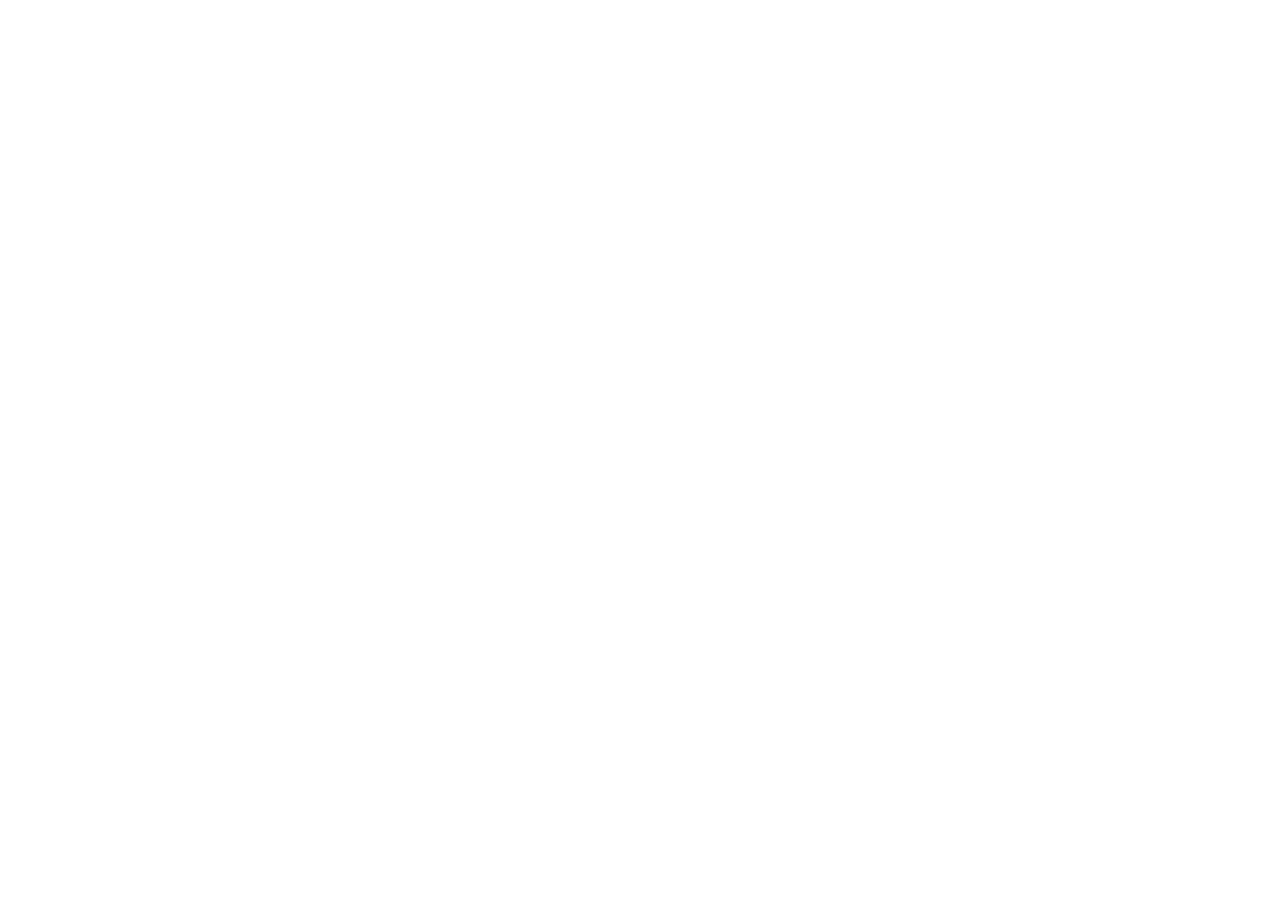
==== index.html @ 3d124484 "first commit" ====
<!DOCTYPE html>
<html lang="ko">
  <head>
    <meta charset="UTF-8" />
    <meta http-equiv="X-UA-Compatible" content="IE=edge" />
    <meta name="viewport" content="width=device-width, initial-scale=1.0" />
    <title>sam's shoes</title>
  </head>
  <body></body>
</html>
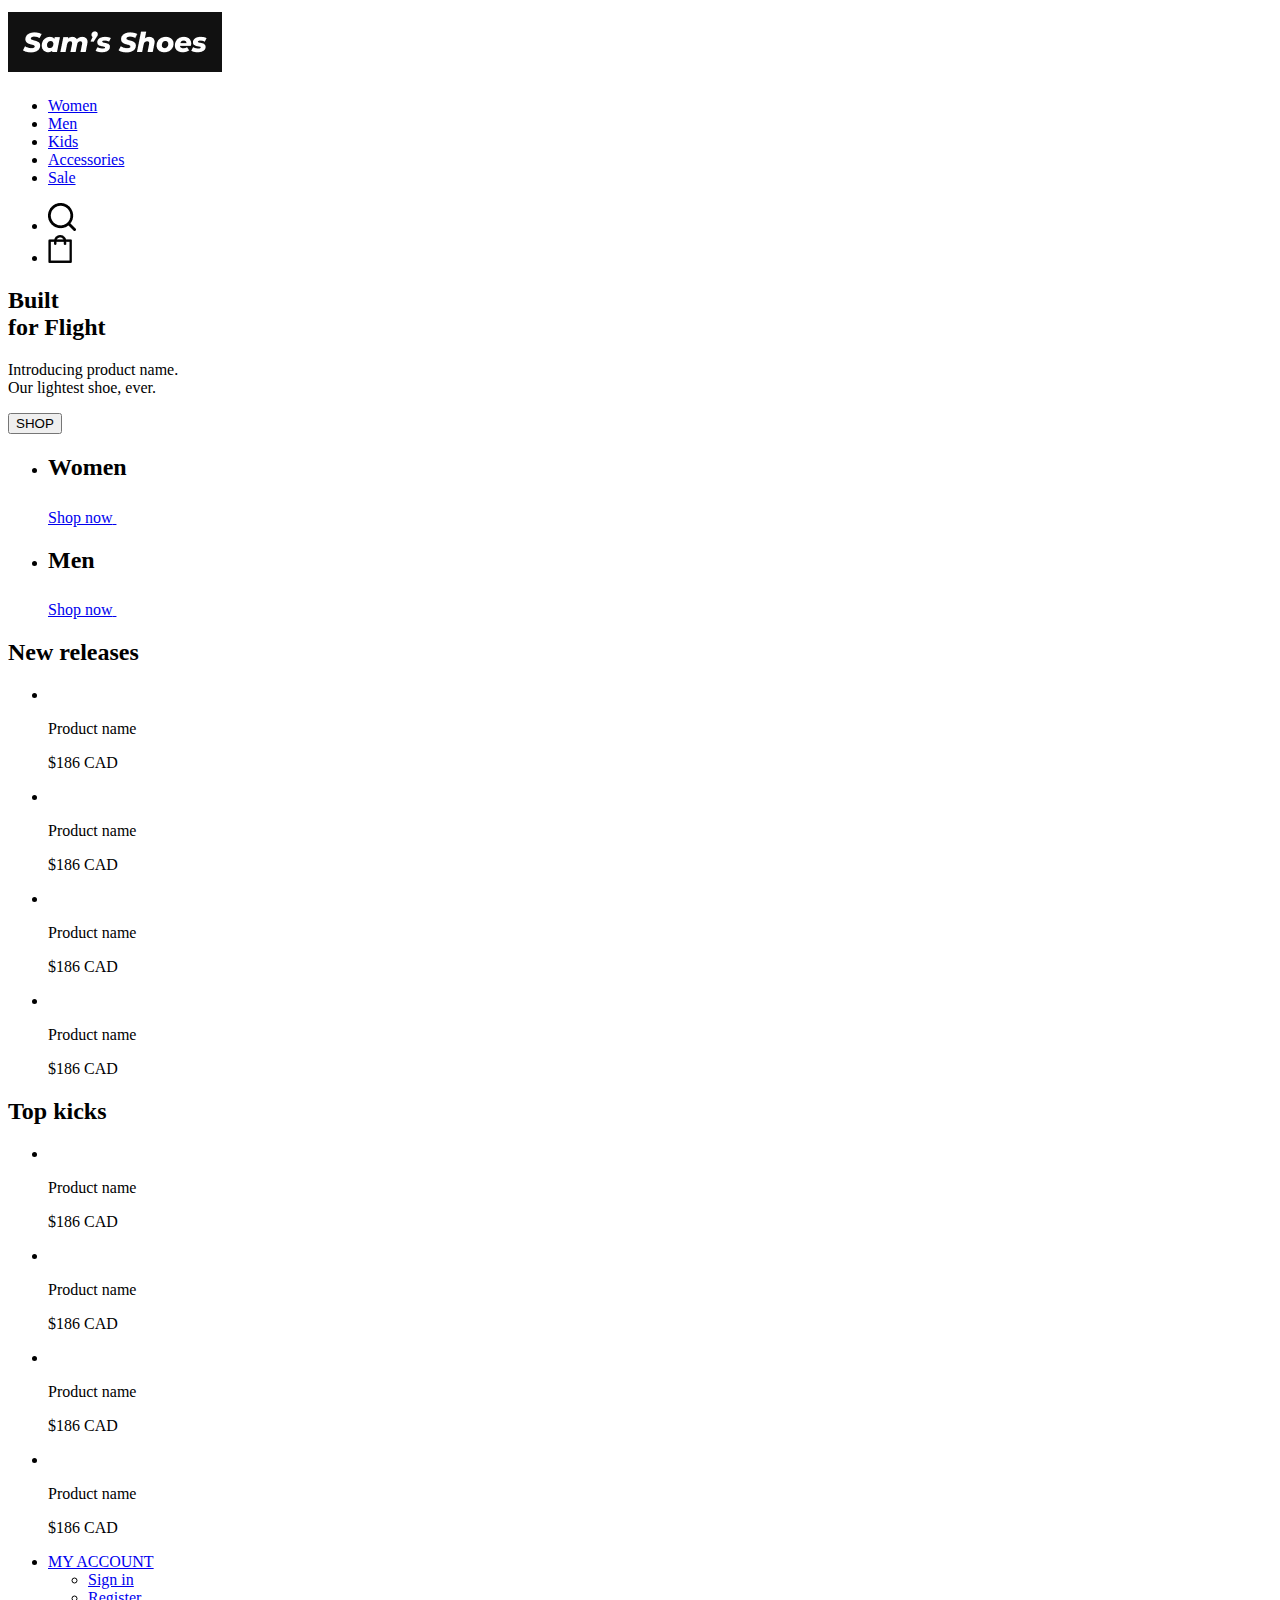
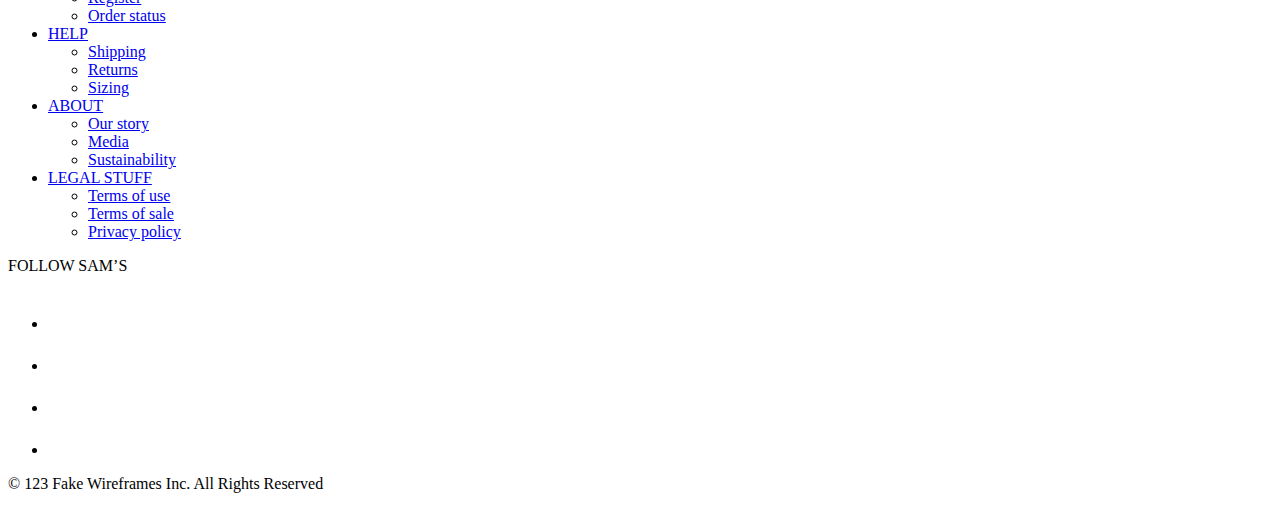
==== commit 9a7505b8: "df" ====
--- a/index.html
+++ b/index.html
@@ -5,6 +5,192 @@
     <meta http-equiv="X-UA-Compatible" content="IE=edge" />
     <meta name="viewport" content="width=device-width, initial-scale=1.0" />
     <title>sam's shoes</title>
+    <link rel="stylesheet" href="css/main.css" />
   </head>
-  <body></body>
+  <body>
+    <div class="head">
+      <div class="inner">
+        <a href="#x" class="logo">
+          <img src="/images/logo.png" alt="" />
+        </a>
+        <ul class="nav">
+          <li><a href="#x">Women </a></li>
+          <li><a href="#x">Men</a></li>
+          <li><a href="#x">Kids</a></li>
+          <li><a href="#x">Accessories</a></li>
+          <li><a href="#x">Sale</a></li>
+        </ul>
+        <ul class="top_menu">
+          <li>
+            <a href="#x"><img src="/images/search_icon.png" alt="" /></a>
+          </li>
+          <li>
+            <a href="#x"><img src="/images/cart_icon.png" alt="" /></a>
+          </li>
+        </ul>
+      </div>
+    </div>
+
+    <div class="visual">
+      <div class="slide">
+        <div class="text_box">
+          <h2>
+            Built<br />
+            for Flight
+          </h2>
+          <p>
+            Introducing product name.<br />
+            Our lightest shoe, ever.
+          </p>
+          <button>SHOP</button>
+        </div>
+      </div>
+    </div>
+
+    <ul class="banners">
+      <li class="left">
+        <h2>Women</h2>
+        <a href="#x">
+          <span>Shop now</span>
+          <img src="/images/arrow.png" alt="" />
+        </a>
+      </li>
+      <li class="right">
+        <h2>Men</h2>
+        <a href="#x">
+          <span>Shop now</span>
+          <img src="/images/arrow.png" alt="" />
+        </a>
+      </li>
+    </ul>
+
+    <div class="product">
+      <h2>New releases</h2>
+      <ul class="product_list">
+        <li>
+          <img src="" alt="" />
+          <div class="detail">
+            <p class="name">Product name</p>
+            <p class="price">$186 CAD</p>
+          </div>
+        </li>
+        <li>
+          <img src="" alt="" />
+          <div class="detail">
+            <p class="name">Product name</p>
+            <p class="price">$186 CAD</p>
+          </div>
+        </li>
+        <li>
+          <img src="" alt="" />
+          <div class="detail">
+            <p class="name">Product name</p>
+            <p class="price">$186 CAD</p>
+          </div>
+        </li>
+        <li>
+          <img src="" alt="" />
+          <div class="detail">
+            <p class="name">Product name</p>
+            <p class="price">$186 CAD</p>
+          </div>
+        </li>
+      </ul>
+    </div>
+
+    <div class="product">
+      <h2>Top kicks</h2>
+      <ul class="product_list">
+        <li>
+          <img src="" alt="" />
+          <div class="detail">
+            <p class="name">Product name</p>
+            <p class="price">$186 CAD</p>
+          </div>
+        </li>
+        <li>
+          <img src="" alt="" />
+          <div class="detail">
+            <p class="name">Product name</p>
+            <p class="price">$186 CAD</p>
+          </div>
+        </li>
+        <li>
+          <img src="" alt="" />
+          <div class="detail">
+            <p class="name">Product name</p>
+            <p class="price">$186 CAD</p>
+          </div>
+        </li>
+        <li>
+          <img src="" alt="" />
+          <div class="detail">
+            <p class="name">Product name</p>
+            <p class="price">$186 CAD</p>
+          </div>
+        </li>
+      </ul>
+    </div>
+
+    <div class="footer">
+      <div class="inner">
+        <div class="menu">
+          <ul class="footer_menu">
+            <li>
+              <a href="#x">MY ACCOUNT</a>
+              <ul>
+                <li><a href="#x">Sign in</a></li>
+                <li><a href="#x">Register</a></li>
+                <li><a href="#x">Order status</a></li>
+              </ul>
+            </li>
+            <li>
+              <a href="#x">HELP</a>
+              <ul>
+                <li><a href="#x">Shipping</a></li>
+                <li><a href="#x">Returns</a></li>
+                <li><a href="#x">Sizing</a></li>
+              </ul>
+            </li>
+            <li>
+              <a href="#x">ABOUT </a>
+              <ul>
+                <li><a href="#x">Our story</a></li>
+                <li><a href="#x">Media</a></li>
+                <li><a href="#x">Sustainability</a></li>
+              </ul>
+            </li>
+            <li>
+              <a href="#x">LEGAL STUFF</a>
+              <ul>
+                <li><a href="#x">Terms of use</a></li>
+                <li><a href="#x">Terms of sale</a></li>
+                <li><a href="#x">Privacy policy</a></li>
+              </ul>
+            </li>
+          </ul>
+          <div class="footer_sns">
+            <p>FOLLOW SAM’S</p>
+            <ul>
+              <li>
+                <a href="#x"><img src="/images/sns_facebook.png" alt="" /></a>
+              </li>
+              <li>
+                <a href="#x"><img src="/images/sns_insta.png" alt="" /></a>
+              </li>
+              <li>
+                <a href="#x"><img src="/images/sns_twitter.png" alt="" /></a>
+              </li>
+              <li>
+                <a href="#x"><img src="/images/sns_linkedin.png" alt="" /></a>
+              </li>
+            </ul>
+          </div>
+        </div>
+        <div class="copyright">
+          <p>© 123 Fake Wireframes Inc. All Rights Reserved</p>
+        </div>
+      </div>
+    </div>
+  </body>
 </html>
--- a/css/main.css
+++ b/css/main.css
@@ -0,0 +1,3 @@
+/* widtd: 1320px */
+/* 양쪽 패딩 20px */
+/* 실제 컨텐츠 넓이 1280px */
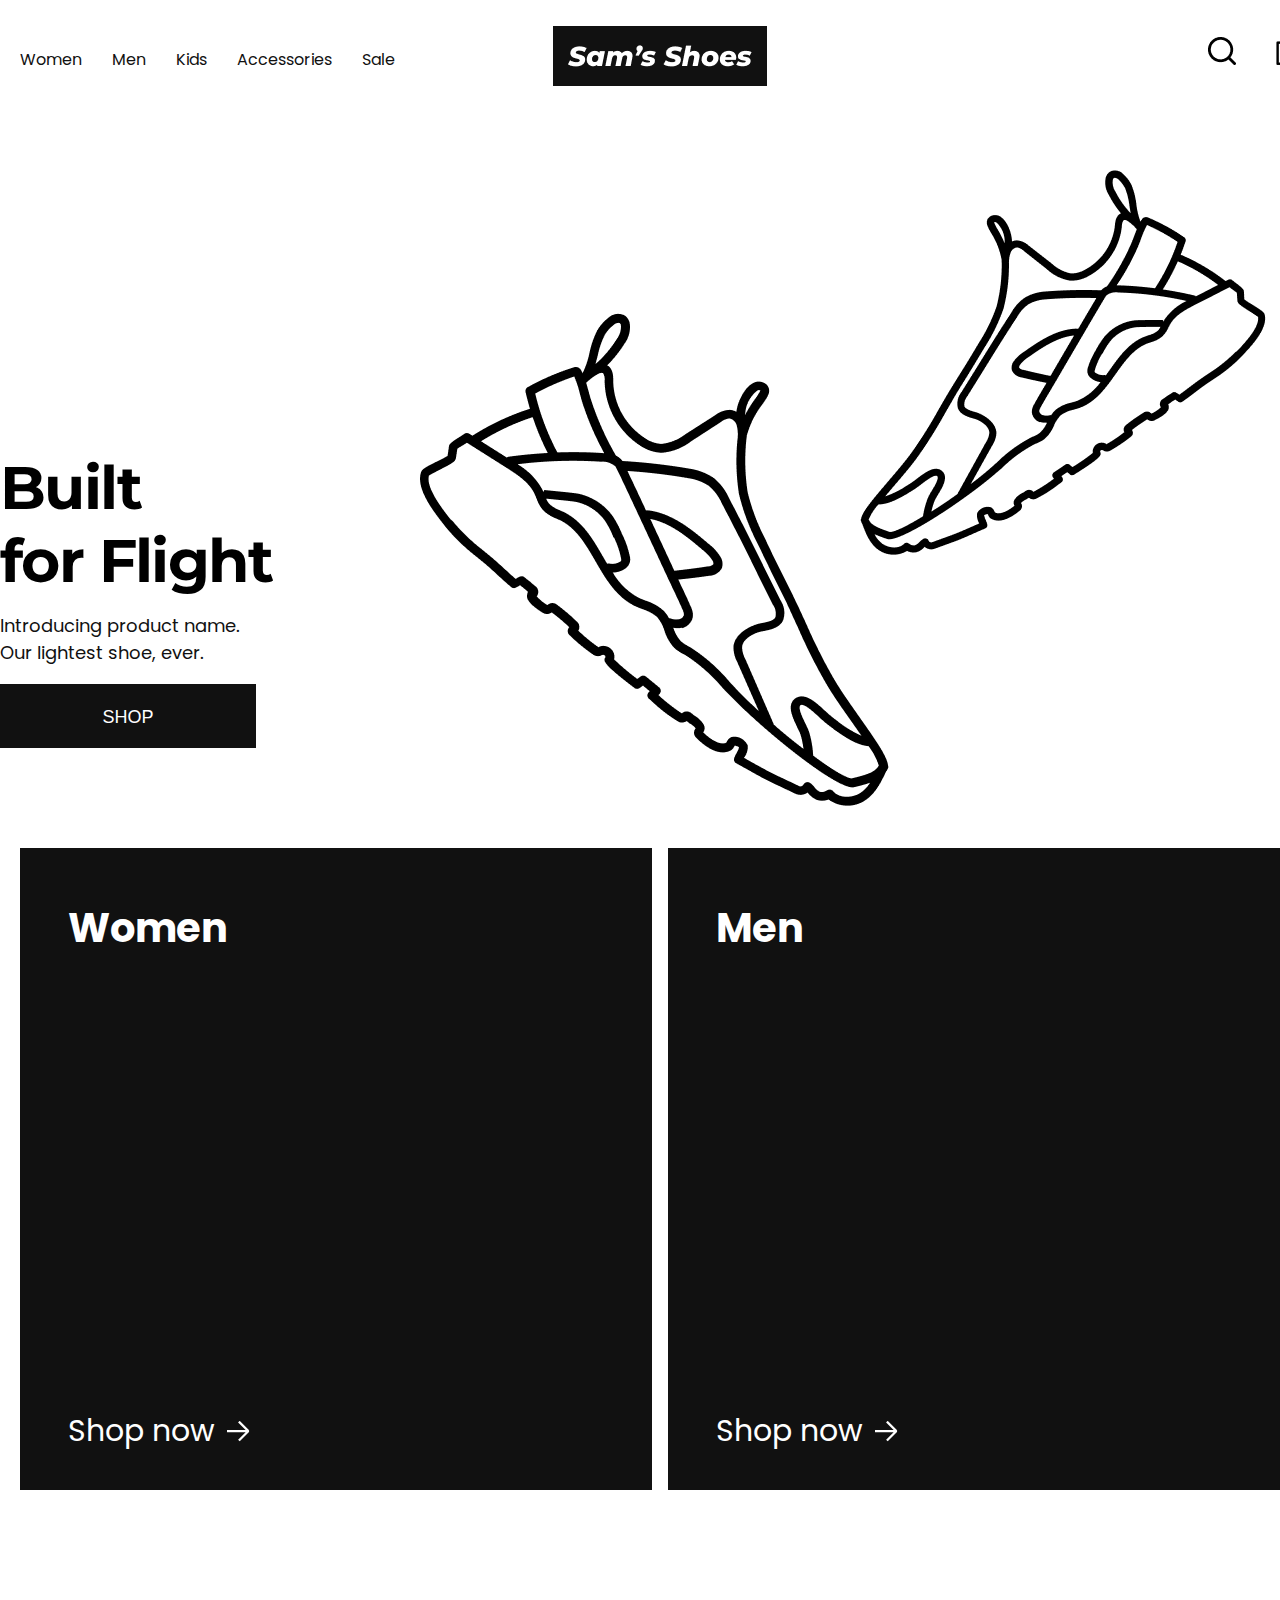
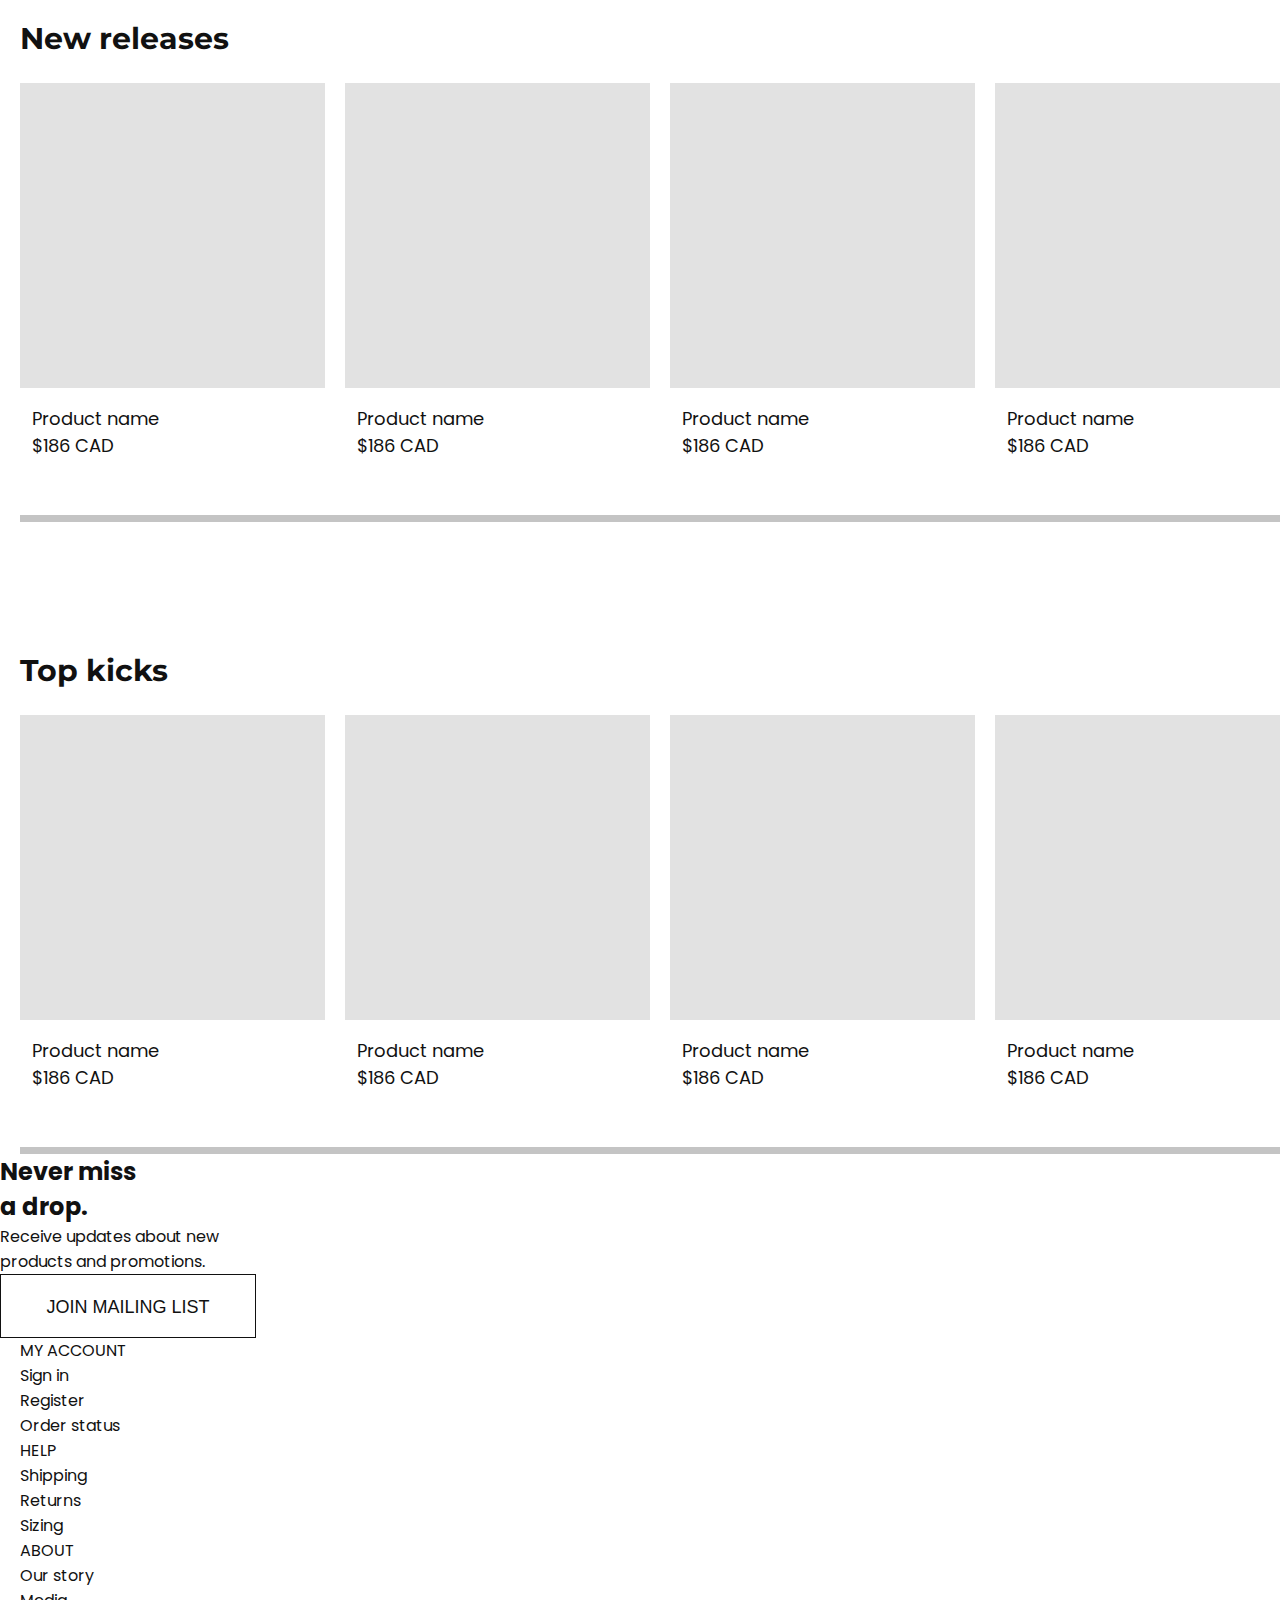
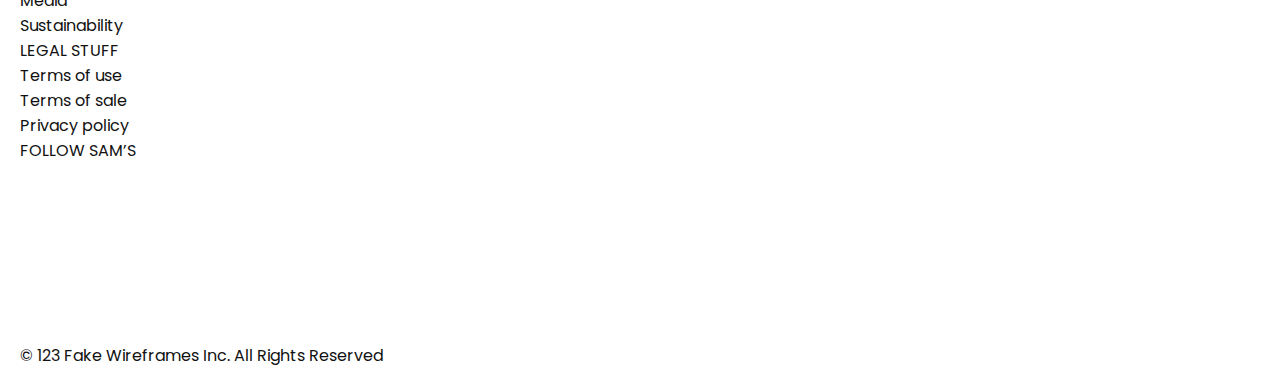
==== commit a9a3b1d0: "shoes" ====
--- a/index.html
+++ b/index.html
@@ -8,187 +8,206 @@
     <link rel="stylesheet" href="css/main.css" />
   </head>
   <body>
-    <div class="head">
-      <div class="inner">
-        <a href="#x" class="logo">
-          <img src="/images/logo.png" alt="" />
-        </a>
-        <ul class="nav">
-          <li><a href="#x">Women </a></li>
-          <li><a href="#x">Men</a></li>
-          <li><a href="#x">Kids</a></li>
-          <li><a href="#x">Accessories</a></li>
-          <li><a href="#x">Sale</a></li>
+    <div class="container">
+      <div class="header">
+        <div class="inner">
+          <a href="#x" class="logo">
+            <img src="/images/logo.png" alt="" />
+          </a>
+          <ul class="nav">
+            <li><a href="#x">Women </a></li>
+            <li><a href="#x">Men</a></li>
+            <li><a href="#x">Kids</a></li>
+            <li><a href="#x">Accessories</a></li>
+            <li><a href="#x">Sale</a></li>
+          </ul>
+          <ul class="top_menu">
+            <li>
+              <a href="#x"><img src="/images/search_icon.png" alt="" /></a>
+            </li>
+            <li>
+              <a href="#x"><img src="/images/cart_icon.png" alt="" /></a>
+            </li>
+          </ul>
+        </div>
+      </div>
+
+      <div class="hero">
+        <div class="slide">
+          <div class="text_box">
+            <h2>
+              Built<br />
+              for Flight
+            </h2>
+            <p>
+              Introducing product name.<br />
+              Our lightest shoe, ever.
+            </p>
+            <button class="btn btn_dark">SHOP</button>
+          </div>
+        </div>
+      </div>
+
+      <div class="banner inner">
+        <ul>
+          <li>
+            <h2>Women</h2>
+            <a href="#x">
+              <span>Shop now</span>
+              <img src="/images/arrow.png" alt="" />
+            </a>
+          </li>
+
+          <li>
+            <h2>Men</h2>
+            <a href="#x">
+              <span>Shop now</span>
+              <img src="/images/arrow.png" alt="" />
+            </a>
+          </li>
         </ul>
-        <ul class="top_menu">
-          <li>
-            <a href="#x"><img src="/images/search_icon.png" alt="" /></a>
-          </li>
-          <li>
-            <a href="#x"><img src="/images/cart_icon.png" alt="" /></a>
+      </div>
+
+      <div class="product inner">
+        <h2>New releases</h2>
+        <ul>
+          <li>
+            <img src="/images/gray.png" alt="" />
+            <div class="detail">
+              <p class="name">Product name</p>
+              <p class="price">$186 CAD</p>
+            </div>
+          </li>
+          <li>
+            <img src="/images/gray.png" alt="" />
+            <div class="detail">
+              <p class="name">Product name</p>
+              <p class="price">$186 CAD</p>
+            </div>
+          </li>
+          <li>
+            <img src="/images/gray.png" alt="" />
+            <div class="detail">
+              <p class="name">Product name</p>
+              <p class="price">$186 CAD</p>
+            </div>
+          </li>
+          <li>
+            <img src="/images/gray.png" alt="" />
+            <div class="detail">
+              <p class="name">Product name</p>
+              <p class="price">$186 CAD</p>
+            </div>
           </li>
         </ul>
       </div>
-    </div>
-
-    <div class="visual">
-      <div class="slide">
+
+      <div class="product inner">
+        <h2>Top kicks</h2>
+        <ul>
+          <li>
+            <img src="/images/gray.png" alt="" />
+            <div class="detail">
+              <p class="name">Product name</p>
+              <p class="price">$186 CAD</p>
+            </div>
+          </li>
+          <li>
+            <img src="/images/gray.png" alt="" />
+            <div class="detail">
+              <p class="name">Product name</p>
+              <p class="price">$186 CAD</p>
+            </div>
+          </li>
+          <li>
+            <img src="/images/gray.png" alt="" />
+            <div class="detail">
+              <p class="name">Product name</p>
+              <p class="price">$186 CAD</p>
+            </div>
+          </li>
+          <li>
+            <img src="/images/gray.png" alt="" />
+            <div class="detail">
+              <p class="name">Product name</p>
+              <p class="price">$186 CAD</p>
+            </div>
+          </li>
+        </ul>
+      </div>
+
+      <div class="mailing">
         <div class="text_box">
           <h2>
-            Built<br />
-            for Flight
+            Never miss<br />
+            a drop.
           </h2>
           <p>
-            Introducing product name.<br />
-            Our lightest shoe, ever.
+            Receive updates about new<br />
+            products and promotions.
           </p>
-          <button>SHOP</button>
-        </div>
-      </div>
-    </div>
-
-    <ul class="banners">
-      <li class="left">
-        <h2>Women</h2>
-        <a href="#x">
-          <span>Shop now</span>
-          <img src="/images/arrow.png" alt="" />
-        </a>
-      </li>
-      <li class="right">
-        <h2>Men</h2>
-        <a href="#x">
-          <span>Shop now</span>
-          <img src="/images/arrow.png" alt="" />
-        </a>
-      </li>
-    </ul>
-
-    <div class="product">
-      <h2>New releases</h2>
-      <ul class="product_list">
-        <li>
-          <img src="" alt="" />
-          <div class="detail">
-            <p class="name">Product name</p>
-            <p class="price">$186 CAD</p>
+          <button class="btn">JOIN MAILING LIST</button>
+        </div>
+      </div>
+
+      <div class="footer">
+        <div class="inner">
+          <div class="menu">
+            <ul class="footer_menu">
+              <li>
+                <a href="#x">MY ACCOUNT</a>
+                <ul>
+                  <li><a href="#x">Sign in</a></li>
+                  <li><a href="#x">Register</a></li>
+                  <li><a href="#x">Order status</a></li>
+                </ul>
+              </li>
+              <li>
+                <a href="#x">HELP</a>
+                <ul>
+                  <li><a href="#x">Shipping</a></li>
+                  <li><a href="#x">Returns</a></li>
+                  <li><a href="#x">Sizing</a></li>
+                </ul>
+              </li>
+              <li>
+                <a href="#x">ABOUT </a>
+                <ul>
+                  <li><a href="#x">Our story</a></li>
+                  <li><a href="#x">Media</a></li>
+                  <li><a href="#x">Sustainability</a></li>
+                </ul>
+              </li>
+              <li>
+                <a href="#x">LEGAL STUFF</a>
+                <ul>
+                  <li><a href="#x">Terms of use</a></li>
+                  <li><a href="#x">Terms of sale</a></li>
+                  <li><a href="#x">Privacy policy</a></li>
+                </ul>
+              </li>
+            </ul>
+            <div class="footer_sns">
+              <p>FOLLOW SAM’S</p>
+              <ul>
+                <li>
+                  <a href="#x"><img src="/images/sns_facebook.png" alt="" /></a>
+                </li>
+                <li>
+                  <a href="#x"><img src="/images/sns_insta.png" alt="" /></a>
+                </li>
+                <li>
+                  <a href="#x"><img src="/images/sns_twitter.png" alt="" /></a>
+                </li>
+                <li>
+                  <a href="#x"><img src="/images/sns_linkedin.png" alt="" /></a>
+                </li>
+              </ul>
+            </div>
           </div>
-        </li>
-        <li>
-          <img src="" alt="" />
-          <div class="detail">
-            <p class="name">Product name</p>
-            <p class="price">$186 CAD</p>
+          <div class="copyright">
+            <p>© 123 Fake Wireframes Inc. All Rights Reserved</p>
           </div>
-        </li>
-        <li>
-          <img src="" alt="" />
-          <div class="detail">
-            <p class="name">Product name</p>
-            <p class="price">$186 CAD</p>
-          </div>
-        </li>
-        <li>
-          <img src="" alt="" />
-          <div class="detail">
-            <p class="name">Product name</p>
-            <p class="price">$186 CAD</p>
-          </div>
-        </li>
-      </ul>
-    </div>
-
-    <div class="product">
-      <h2>Top kicks</h2>
-      <ul class="product_list">
-        <li>
-          <img src="" alt="" />
-          <div class="detail">
-            <p class="name">Product name</p>
-            <p class="price">$186 CAD</p>
-          </div>
-        </li>
-        <li>
-          <img src="" alt="" />
-          <div class="detail">
-            <p class="name">Product name</p>
-            <p class="price">$186 CAD</p>
-          </div>
-        </li>
-        <li>
-          <img src="" alt="" />
-          <div class="detail">
-            <p class="name">Product name</p>
-            <p class="price">$186 CAD</p>
-          </div>
-        </li>
-        <li>
-          <img src="" alt="" />
-          <div class="detail">
-            <p class="name">Product name</p>
-            <p class="price">$186 CAD</p>
-          </div>
-        </li>
-      </ul>
-    </div>
-
-    <div class="footer">
-      <div class="inner">
-        <div class="menu">
-          <ul class="footer_menu">
-            <li>
-              <a href="#x">MY ACCOUNT</a>
-              <ul>
-                <li><a href="#x">Sign in</a></li>
-                <li><a href="#x">Register</a></li>
-                <li><a href="#x">Order status</a></li>
-              </ul>
-            </li>
-            <li>
-              <a href="#x">HELP</a>
-              <ul>
-                <li><a href="#x">Shipping</a></li>
-                <li><a href="#x">Returns</a></li>
-                <li><a href="#x">Sizing</a></li>
-              </ul>
-            </li>
-            <li>
-              <a href="#x">ABOUT </a>
-              <ul>
-                <li><a href="#x">Our story</a></li>
-                <li><a href="#x">Media</a></li>
-                <li><a href="#x">Sustainability</a></li>
-              </ul>
-            </li>
-            <li>
-              <a href="#x">LEGAL STUFF</a>
-              <ul>
-                <li><a href="#x">Terms of use</a></li>
-                <li><a href="#x">Terms of sale</a></li>
-                <li><a href="#x">Privacy policy</a></li>
-              </ul>
-            </li>
-          </ul>
-          <div class="footer_sns">
-            <p>FOLLOW SAM’S</p>
-            <ul>
-              <li>
-                <a href="#x"><img src="/images/sns_facebook.png" alt="" /></a>
-              </li>
-              <li>
-                <a href="#x"><img src="/images/sns_insta.png" alt="" /></a>
-              </li>
-              <li>
-                <a href="#x"><img src="/images/sns_twitter.png" alt="" /></a>
-              </li>
-              <li>
-                <a href="#x"><img src="/images/sns_linkedin.png" alt="" /></a>
-              </li>
-            </ul>
-          </div>
-        </div>
-        <div class="copyright">
-          <p>© 123 Fake Wireframes Inc. All Rights Reserved</p>
         </div>
       </div>
     </div>
--- a/css/main.css
+++ b/css/main.css
@@ -1,3 +1,214 @@
 /* widtd: 1320px */
 /* 양쪽 패딩 20px */
 /* 실제 컨텐츠 넓이 1280px */
+
+@import url("https://fonts.googleapis.com/css2?family=Montserrat:wght@600;800&family=Nanum+Gothic:wght@400;700;800&family=Poppins:wght@400;500;600&display=swap");
+
+* {
+  box-sizing: border-box;
+  padding: 0;
+  margin: 0;
+}
+
+ul {
+  list-style: none;
+}
+
+a {
+  text-decoration: none;
+  color: inherit;
+}
+
+.btn {
+  width: 256px;
+  height: 64px;
+  border: 1px solid #111;
+  background-color: #fff;
+  color: #111;
+  text-align: center;
+  line-height: 64px;
+  font-size: 18px;
+}
+
+.btn_dark {
+  background-color: #111;
+  color: #fff;
+}
+
+body {
+  /* font-family: "Montserrat", sans-serif;
+  font-family: "Nanum Gothic", sans-serif; */
+  font-family: "Poppins", sans-serif;
+  font-size: 16px;
+  color: #111;
+}
+
+.container {
+}
+
+.inner {
+  width: 1320px;
+  padding: 0 20px;
+  margin: 0 auto;
+}
+
+.header {
+  height: 120px;
+}
+
+.header .inner {
+  position: relative;
+  display: flex;
+  justify-content: space-between;
+}
+
+.header li a {
+  height: 120px;
+  display: inline-block;
+  line-height: 120px;
+}
+
+.nav {
+  display: flex;
+}
+
+.nav li a {
+  margin-right: 30px;
+}
+
+.top_menu {
+  display: flex;
+}
+
+.top_menu li a {
+  margin-left: 40px;
+}
+
+.logo {
+  position: absolute;
+  top: 50%;
+  left: 50%;
+  transform: translate(-50%, -50%);
+}
+
+/* hero */
+.slide {
+  position: relative;
+  width: 1280px;
+  height: 728px;
+  margin: 0 auto;
+  background-image: url("/images/main_visual.png");
+  background-repeat: no-repeat;
+  background-position: center right;
+}
+
+.slide .text_box {
+  position: absolute;
+  bottom: 100px;
+  left: 0;
+}
+
+.slide .text_box h2 {
+  font-family: "Montserrat", sans-serif;
+  font-size: 60px;
+  color: #000;
+  letter-spacing: -1.6px;
+}
+.slide .text_box p {
+  font-size: 18px;
+  margin-top: 15px;
+  margin-bottom: 18px;
+}
+
+/* banner */
+.banner ul {
+  display: flex;
+  justify-content: space-between;
+}
+
+.banner ul li {
+  width: 632px;
+  height: 642px;
+  background-color: #111;
+  color: #fff;
+  position: relative;
+}
+
+.banner li h2 {
+  font-weight: 800px;
+  font-size: 40px;
+  position: absolute;
+  top: 50px;
+  left: 48px;
+}
+
+.banner ul li a {
+  display: flex;
+  align-items: center;
+  gap: 12px;
+  font-weight: 500px;
+  font-size: 30px;
+  position: absolute;
+  bottom: 36px;
+  left: 48px;
+}
+
+/* product */
+
+.product {
+  margin-top: 130px;
+}
+
+.product h2 {
+  font-weight: 800px;
+  font-size: 30px;
+  font-family: "Montserrat", sans-serif;
+  margin-bottom: 26px;
+}
+.product ul {
+  display: flex;
+  justify-content: space-between;
+  position: relative;
+}
+
+.product ul::after {
+  content: "";
+  position: absolute;
+  width: 100%;
+  height: 7px;
+  background-color: #c4c4c4;
+  bottom: 0;
+}
+.product ul li {
+  width: 305px;
+  padding-bottom: 63px;
+  position: relative;
+}
+
+.product ul li::after {
+  content: "";
+  position: absolute;
+  width: 0;
+  height: 7px;
+  bottom: 0;
+  background-color: #111;
+  z-index: 1;
+  transition: width 0.3s;
+}
+
+.product ul li:hover::after {
+  width: 100%;
+}
+
+.product .detail {
+  padding-top: 10px;
+  padding-left: 12px;
+}
+.product ul li .detail p.name {
+  font-size: 18px;
+  font-weight: 600px;
+}
+
+.product ul li .detail p.price {
+  font-size: 18px;
+}
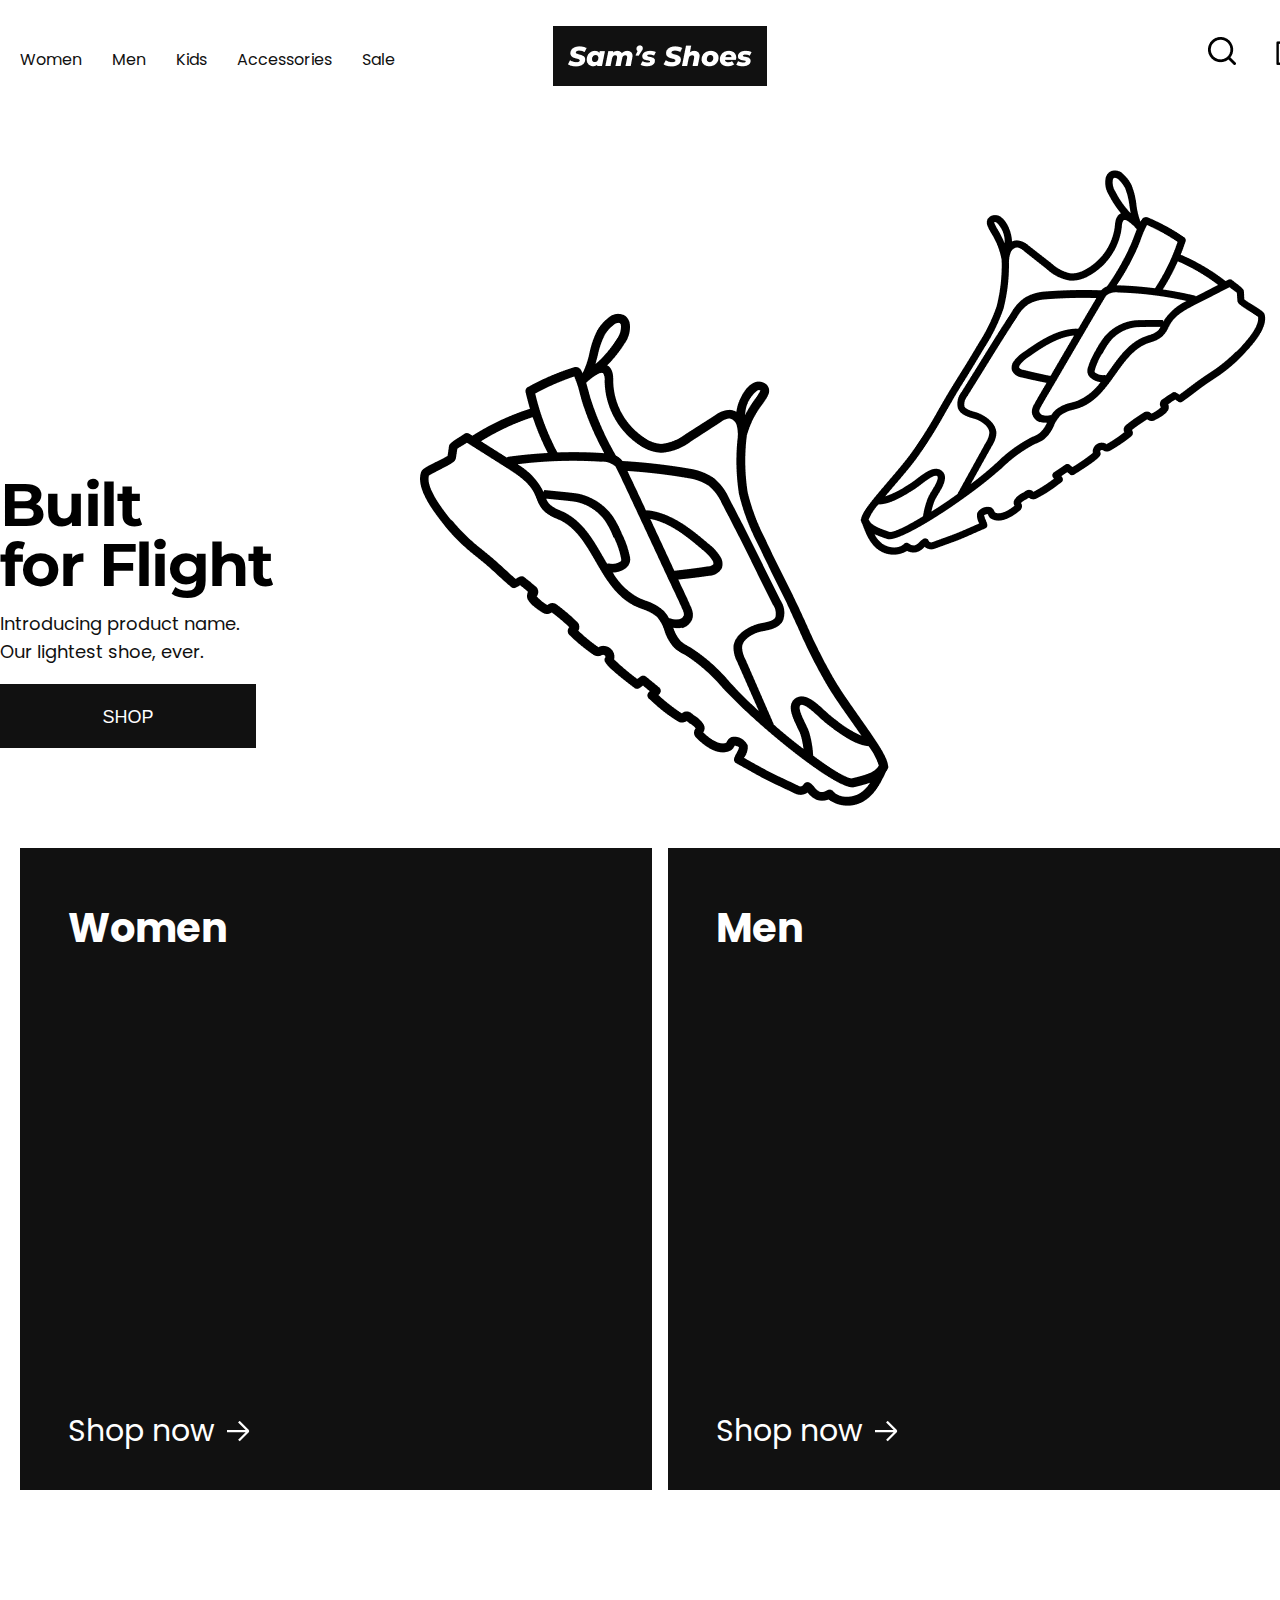
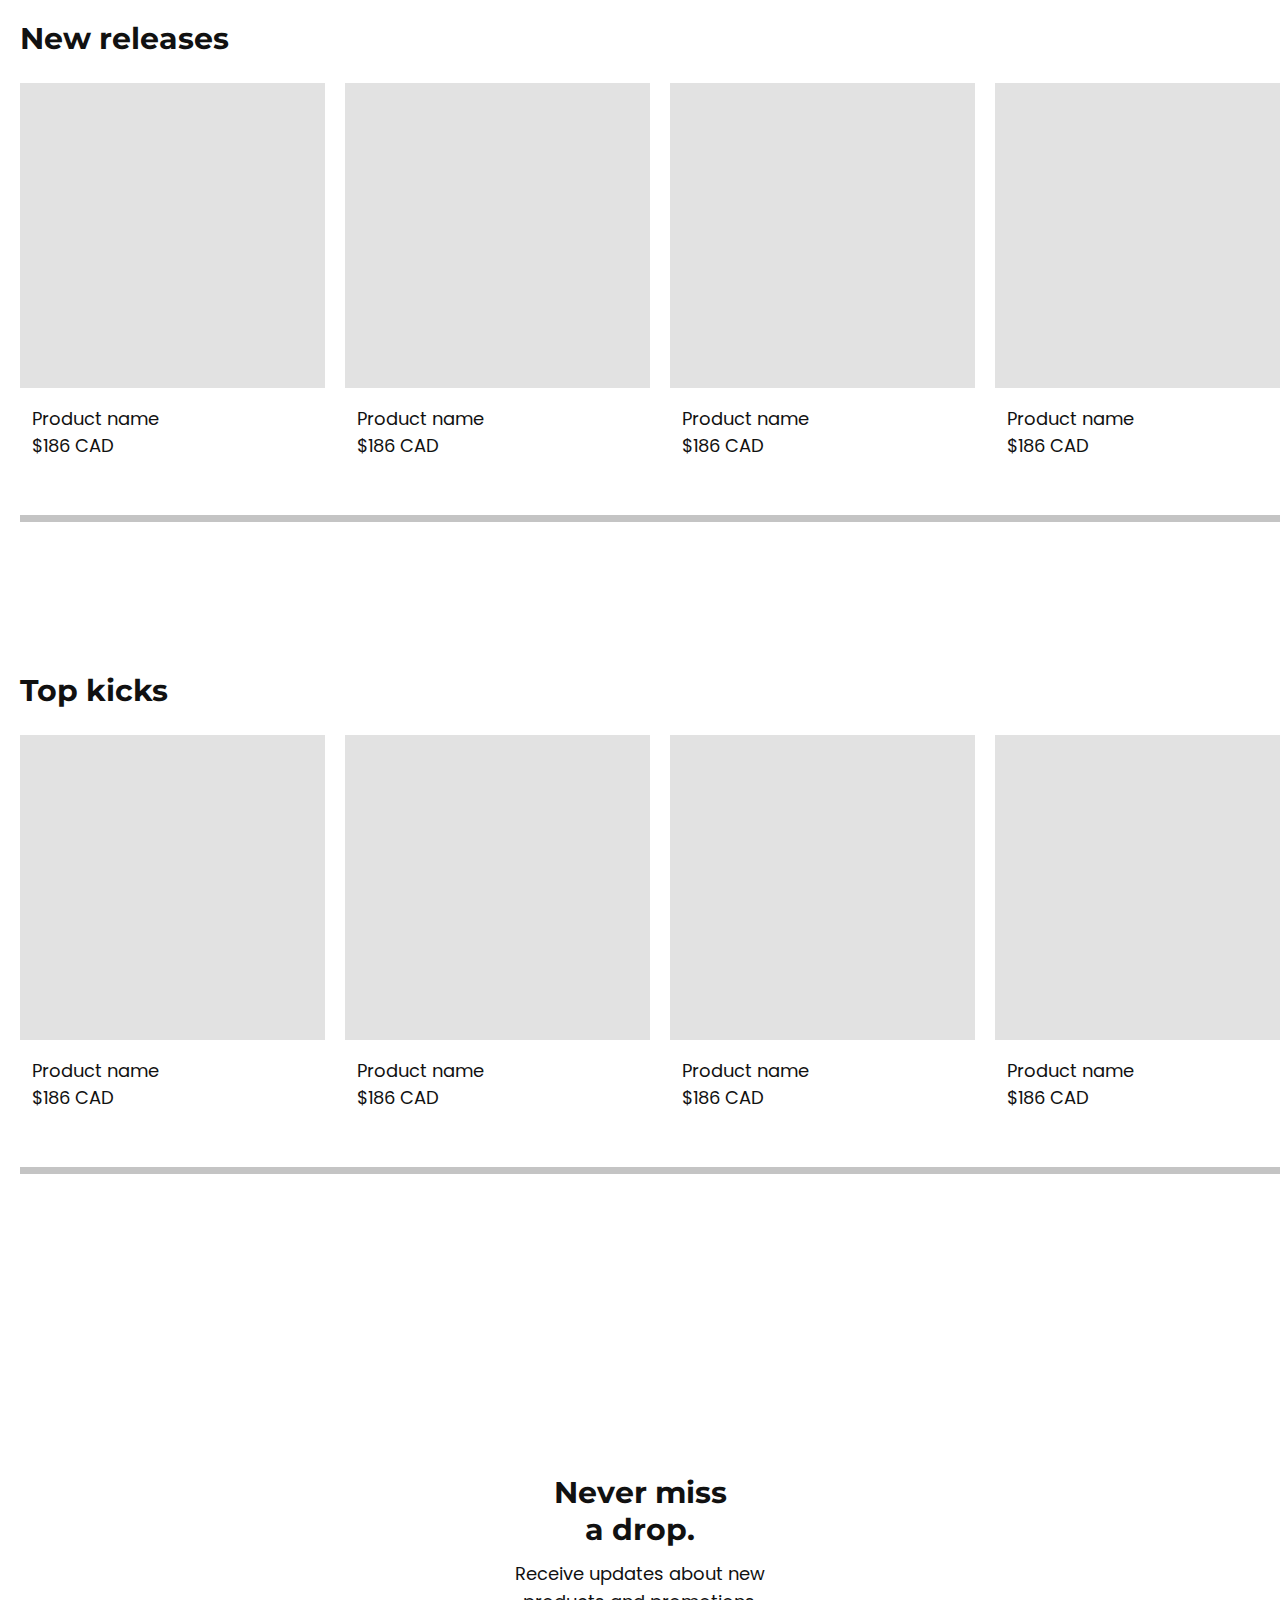
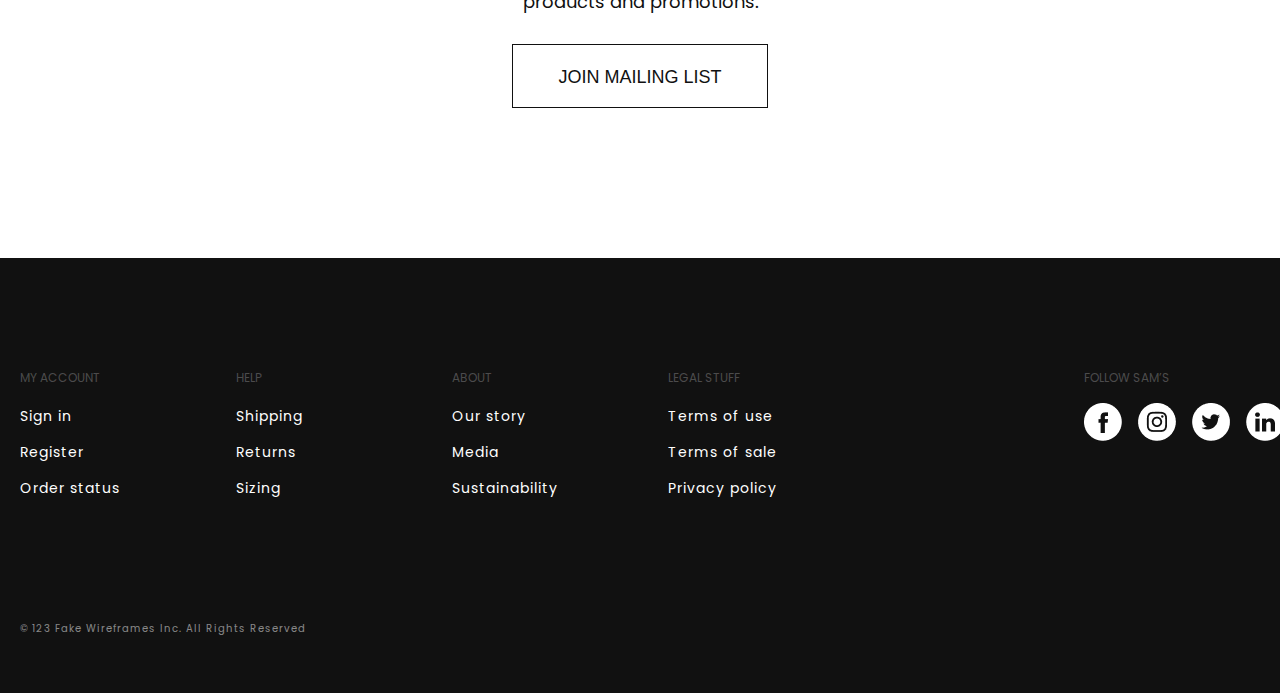
==== commit f238b27f: "d" ====
--- a/index.html
+++ b/index.html
@@ -6,6 +6,7 @@
     <meta name="viewport" content="width=device-width, initial-scale=1.0" />
     <title>sam's shoes</title>
     <link rel="stylesheet" href="css/main.css" />
+    <link rel="stylesheet" href="css/sub.css" />
   </head>
   <body>
     <div class="container">
@@ -15,11 +16,11 @@
             <img src="/images/logo.png" alt="" />
           </a>
           <ul class="nav">
-            <li><a href="#x">Women </a></li>
-            <li><a href="#x">Men</a></li>
-            <li><a href="#x">Kids</a></li>
-            <li><a href="#x">Accessories</a></li>
-            <li><a href="#x">Sale</a></li>
+            <li><a href="/pages/sub.html">Women </a></li>
+            <li><a href="/pages/sub.html">Men</a></li>
+            <li><a href="/pages/sub.html">Kids</a></li>
+            <li><a href="/pages/sub.html">Accessories</a></li>
+            <li><a href="/pages/sub.html">Sale</a></li>
           </ul>
           <ul class="top_menu">
             <li>
@@ -52,7 +53,7 @@
         <ul>
           <li>
             <h2>Women</h2>
-            <a href="#x">
+            <a href="pages/sub.html">
               <span>Shop now</span>
               <img src="/images/arrow.png" alt="" />
             </a>
@@ -60,9 +61,9 @@
 
           <li>
             <h2>Men</h2>
-            <a href="#x">
+            <a href="pages/sub.html">
               <span>Shop now</span>
-              <img src="/images/arrow.png" alt="" />
+              <img src="images/arrow.png" alt="" />
             </a>
           </li>
         </ul>
--- a/css/main.css
+++ b/css/main.css
@@ -35,6 +35,10 @@
   color: #fff;
 }
 
+.btn_full {
+  width: 100%;
+}
+
 body {
   /* font-family: "Montserrat", sans-serif;
   font-family: "Nanum Gothic", sans-serif; */
@@ -112,12 +116,14 @@
   font-family: "Montserrat", sans-serif;
   font-size: 60px;
   color: #000;
+  line-height: 1;
   letter-spacing: -1.6px;
 }
 .slide .text_box p {
   font-size: 18px;
   margin-top: 15px;
   margin-bottom: 18px;
+  line-height: 28px;
 }
 
 /* banner */
@@ -212,3 +218,82 @@
 .product ul li .detail p.price {
   font-size: 18px;
 }
+
+/* mailing */
+.mailing {
+  display: flex;
+  align-items: center;
+  justify-content: center;
+}
+
+.mailing .text_box {
+  margin: 0 auto;
+  padding: 150px;
+  text-align: center;
+}
+
+.mailing .text_box h2 {
+  font-weight: 800px;
+  font-size: 30px;
+  left: 1;
+  font-family: "Montserrat", sans-serif;
+}
+.mailing .text_box p {
+  font-size: 18px;
+  line-height: 28px;
+  margin-top: 12px;
+  margin-bottom: 28px;
+}
+/* footer */
+.footer {
+  background-color: #111;
+  color: #fff;
+  padding-top: 106px;
+  padding-bottom: 56px;
+}
+
+.footer .inner .menu {
+  display: flex;
+  justify-content: space-between;
+}
+
+.footer .inner .footer_menu {
+  display: flex;
+}
+
+.footer .inner .footer_menu li {
+  width: 216px;
+}
+
+.footer .inner .footer_menu > li > a,
+.footer .inner .footer_sns p {
+  font-size: 12px;
+  color: rgba(255, 255, 255, 0.25);
+  display: inline-block;
+  margin-bottom: 16px;
+}
+
+.footer .inner .footer_menu ul a {
+  font-size: 14px;
+  letter-spacing: 1px;
+  margin-bottom: 12px;
+  display: inline-block;
+}
+
+.footer .inner .footer_sns ul {
+  display: flex;
+}
+
+.footer .inner .footer_sns ul li {
+  margin-right: 16px;
+}
+
+.footer .inner .copyright {
+  margin-top: 110px;
+}
+
+.footer .inner .copyright p {
+  font-size: 10px;
+  letter-spacing: 1px;
+  color: rgba(255, 255, 255, 0.5);
+}
--- a/css/sub.css
+++ b/css/sub.css
@@ -0,0 +1,144 @@
+.product {
+  margin-bottom: 150px;
+}
+
+.product_detail {
+  margin-top: 130px;
+  margin-bottom: 130px;
+  display: flex;
+  justify-content: space-between;
+}
+
+.product_detail .photo {
+  background-color: #e1e1e1;
+  width: 632px;
+  height: 632px;
+  position: relative;
+}
+
+.product_detail .photo .product_img {
+  position: absolute;
+  top: 50%;
+  left: 50%;
+  transform: translate(-50%, -50%);
+}
+
+.product_detail .info {
+  width: 532px;
+  height: 632px;
+  display: flex;
+  flex-direction: column;
+  justify-content: space-between;
+}
+
+.product_detail .photo .btns {
+  position: absolute;
+  bottom: 32px;
+  right: 42px;
+  display: flex;
+  gap: 10px;
+}
+
+.product_detail .photo .btns a {
+  display: block;
+  background-color: #ffff;
+  width: 60px;
+  height: 60px;
+  border-radius: 30px;
+  text-align: center;
+  line-height: 60px;
+}
+
+.product_detail .info ul.size {
+  display: flex;
+  gap: 18px;
+  flex-wrap: wrap;
+  /* margin-bottom: 28px; */
+}
+.product_detail .info ul.size li {
+  width: 92px;
+  height: 92px;
+  background-color: #fff;
+  border: 1px solid #000;
+  font-size: 20px;
+  font-weight: 500;
+  text-align: center;
+  line-height: 92px;
+  transition: all 0.3s;
+  cursor: pointer;
+}
+
+.product_detail .info ul.size li:hover {
+  background-color: #000;
+  color: #fff;
+}
+
+.product_detail .info .top .category {
+  font-size: 14px;
+  font-weight: 500;
+}
+.product_detail .info .top h2 {
+  font-size: 60px;
+  font-weight: 800;
+  font-family: "Montserrat", sans-serif;
+  letter-spacing: -1px;
+  line-height: 60px;
+  margin-top: 12px;
+  margin-bottom: 6px;
+}
+.product_detail .info .top .price {
+  font-family: "Montserrat", sans-serif;
+  font-size: 24px;
+  font-weight: 600;
+}
+.product_detail .info .top .size_title {
+  display: flex;
+  justify-content: space-between;
+  margin-bottom: 20px;
+  margin-top: 36px;
+}
+.product_detail .info .top .size_title p {
+  font-size: 18px;
+  font-weight: 500;
+}
+.product_detail .info .top .size_title a {
+  font-size: 18px;
+  font-weight: 400;
+  text-decoration: underline;
+}
+
+/* product_about */
+.product_about {
+  display: flex;
+  justify-content: space-between;
+}
+
+.product_about ul.photos {
+  display: flex;
+  gap: 30px;
+}
+
+.product_about ul.photos li {
+  display: flex;
+  width: 414px;
+  height: 556px;
+  background-color: #e1e1e1;
+}
+
+.product_about .text_box {
+  display: flex;
+  /* align-items: center; */
+  flex-direction: column;
+  justify-content: center;
+}
+
+.product_about .text_box h2 {
+  font-weight: 800;
+  font-size: 40px;
+  margin-bottom: 28px;
+  line-height: 40px;
+}
+.product_about .text_box p {
+  font-size: 18px;
+  line-height: 28px;
+}
